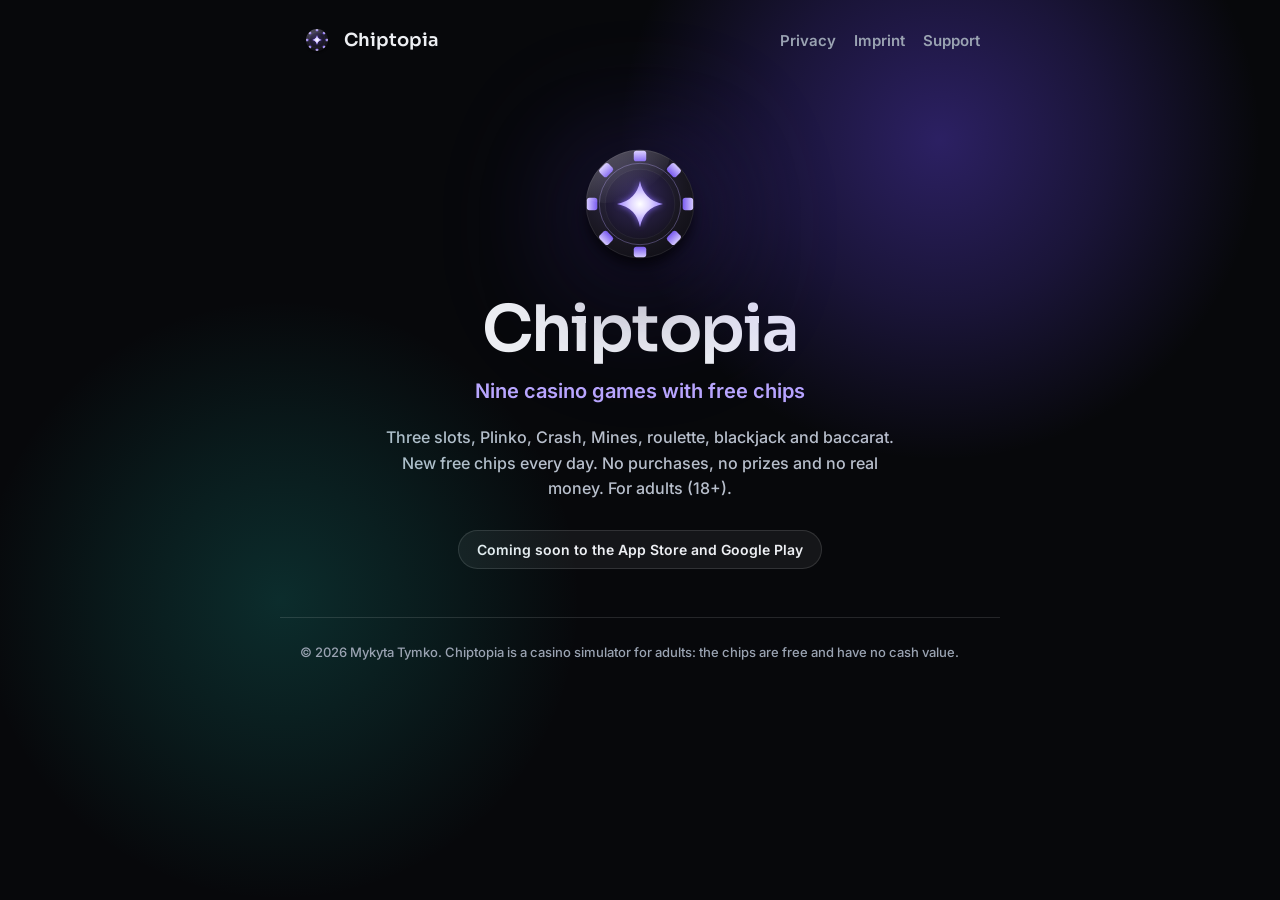
==== index.html @ 80676eb2 "Publish the website (chiptopia 2fa5a54)" ====
<!doctype html>
<html lang="en">
<head>
<meta charset="utf-8">
<meta name="viewport" content="width=device-width, initial-scale=1">
<title>Chiptopia: nine casino games with free chips</title>
<meta name="description" content="A casino simulator with free chips for adults. No purchases, no prizes, no real money.">
<link rel="icon" type="image/png" href="./icon.png">
<link rel="apple-touch-icon" href="./icon.png">
<link rel="stylesheet" href="./site.css">
</head>
<body>
<header class="site-head">
<a class="brand" href="./"><img src="./chip.svg" alt="" width="34" height="34">Chiptopia</a>
<nav aria-label="Main"><a href="./privacy/">Privacy</a><a href="./imprint/">Imprint</a><a href="./support/">Support</a></nav>
</header>
<main class="screen home">
<div class="glow glow-violet" aria-hidden="true"></div>
<div class="glow glow-teal" aria-hidden="true"></div>
<img class="home-chip" src="chip.svg" alt="" width="168" height="168">
<h1 class="display">Chiptopia</h1>
<p class="tagline">Nine casino games with free chips</p>
<p>Three slots, Plinko, Crash, Mines, roulette, blackjack and baccarat. New free chips every day. No purchases, no prizes and no real money. For adults (18+).</p>
<span class="soon">Coming soon to the App Store and Google Play</span>
</main>
<footer class="site-foot"><p>© 2026 Mykyta Tymko. Chiptopia is a casino simulator for adults: the chips are free and have no cash value.</p></footer>
</body>
</html>
---- site.css ----
/* The website of Chiptopia (scripts/make-site.ts). The colours and the legal page rules come from
   src/styles/app.css, so that the website looks like the app; change them there and here. */
@font-face {
  font-family: "Sora";
  font-weight: 600;
  font-display: swap;
  src: url(fonts/sora-latin-600-normal.woff2) format("woff2");
}
@font-face {
  font-family: "Inter";
  font-weight: 500;
  font-display: swap;
  src: url(fonts/inter-latin-500-normal.woff2) format("woff2");
}
@font-face {
  font-family: "Inter";
  font-weight: 600;
  font-display: swap;
  src: url(fonts/inter-latin-600-normal.woff2) format("woff2");
}
@font-face {
  font-family: "Inter";
  font-weight: 700;
  font-display: swap;
  src: url(fonts/inter-latin-700-normal.woff2) format("woff2");
}

:root {
  --bg: #07080b;
  --text: #edeff3;
  --muted: #9aa3b2;
  --muted-strong: #b8bfcc;
  --violet: #8b6cff;
  --violet-soft: #b9a6ff;
  --glass: rgba(255, 255, 255, 0.06);
  --glass-border: rgba(255, 255, 255, 0.12);
  --font-display: "Sora", system-ui, sans-serif;
  --font-body: "Inter", system-ui, sans-serif;
  color-scheme: dark;
}

* {
  box-sizing: border-box;
}

/* The glows reach past the right edge. "hidden" on the body left a horizontal scroll of 260 px on a
   phone (Chrome, 2026-11-16); "clip" on both elements gives no scroll area at all. */
html,
body {
  overflow-x: clip;
}

body {
  margin: 0;
  min-height: 100vh;
  background: var(--bg);
  color: var(--text);
  font-family: var(--font-body);
  -webkit-font-smoothing: antialiased;
}

a {
  color: var(--violet-soft);
}

a:focus-visible {
  outline: 2px solid var(--violet-soft);
  outline-offset: 3px;
  border-radius: 6px;
}

.site-head,
.screen,
.site-foot {
  position: relative;
  width: 100%;
  max-width: 720px;
  margin: 0 auto;
  padding-inline: 20px;
}

.site-head {
  z-index: 1;
  display: flex;
  flex-wrap: wrap;
  align-items: center;
  justify-content: space-between;
  gap: 8px 20px;
  padding-block: 18px;
}

.brand {
  display: flex;
  align-items: center;
  gap: 10px;
  min-height: 44px;
  font-family: var(--font-display);
  font-size: 18px;
  font-weight: 600;
  color: var(--text);
  text-decoration: none;
}

.site-head nav {
  display: flex;
  gap: 4px 18px;
}

/* At least 44 px high, as the touch targets of the app. */
.site-head nav a {
  display: flex;
  align-items: center;
  min-height: 44px;
  font-size: 15px;
  font-weight: 600;
  color: var(--muted);
  text-decoration: none;
}

.site-head nav a:hover,
.site-head nav a[aria-current="page"] {
  color: var(--text);
}

.glow {
  position: absolute;
  pointer-events: none;
}

.glow-violet {
  right: -260px;
  top: -260px;
  width: 640px;
  height: 640px;
  background: radial-gradient(circle closest-side, rgb(109 75 255 / 0.36), rgb(109 75 255 / 0.19) 52%, rgb(109 75 255 / 0));
}

.glow-teal {
  left: -300px;
  top: 220px;
  width: 600px;
  height: 600px;
  background: radial-gradient(circle closest-side, rgb(31 191 178 / 0.2), rgb(31 191 178 / 0.1) 52%, rgb(31 191 178 / 0));
}

.display {
  font-family: var(--font-display);
  font-weight: 600;
  letter-spacing: -0.01em;
}

/* The privacy policy, the imprint and the support page: the rules of src/styles/app.css. */
.screen {
  padding-top: 12px;
  padding-bottom: 48px;
}

.legal > :not(.glow) {
  position: relative;
}

.page-head h1 {
  margin: 0;
  font-size: 32px;
  line-height: 1.15;
}

.legal h2 {
  margin: 32px 0 8px;
  font-family: var(--font-display);
  font-size: 18px;
  font-weight: 600;
}

.legal p {
  margin: 0 0 12px;
  font-size: 16px;
  line-height: 1.6;
  color: var(--muted-strong);
}

.legal .legal-lead {
  margin-top: 18px;
}

.legal-link {
  display: block;
  padding: 12px 0;
  font-size: 16px;
  line-height: 1.5;
  font-weight: 600;
  overflow-wrap: anywhere;
}

.legal p + .legal-link,
.legal-rows .legal-link {
  margin-top: -12px;
}

.legal-rows .legal-link {
  margin-bottom: -12px;
}

.legal-rows {
  margin: 24px 0 0;
  padding: 2px 20px;
  border-radius: 24px;
  background: var(--glass);
  border: 1px solid var(--glass-border);
}

.legal-rows > div {
  padding: 16px 0;
}

.legal-rows > div + div {
  border-top: 1px solid var(--glass-border);
}

.legal-rows dt {
  font-size: 12px;
  font-weight: 700;
  letter-spacing: 0.12em;
  text-transform: uppercase;
  color: var(--muted);
}

.legal-rows dd {
  margin: 6px 0 0;
  font-size: 16px;
  line-height: 1.5;
}

.legal-note {
  display: block;
  margin-top: 4px;
  font-size: 13px;
  color: var(--muted);
}

/* The home page */
.home {
  padding-top: 40px;
  text-align: center;
}

.home-chip {
  display: block;
  width: 168px;
  height: 168px;
  margin: 0 auto 8px;
  filter: drop-shadow(0 24px 48px rgb(0 0 0 / 0.6)) drop-shadow(0 0 60px rgb(109 75 255 / 0.35));
}

.home h1 {
  margin: 0;
  font-size: clamp(44px, 9vw, 64px);
  line-height: 1.05;
  letter-spacing: -0.03em;
}

.home .tagline {
  margin: 12px auto 0;
  font-size: 20px;
  font-weight: 600;
  color: var(--violet-soft);
}

.home p {
  max-width: 520px;
  margin: 18px auto 0;
  font-size: 16px;
  line-height: 1.6;
  color: var(--muted-strong);
}

.home .soon {
  display: inline-block;
  margin-top: 28px;
  padding: 10px 18px;
  border-radius: 999px;
  background: var(--glass);
  border: 1px solid var(--glass-border);
  font-size: 14px;
  font-weight: 600;
  color: var(--text);
  text-wrap: balance;
}

.site-foot {
  padding-block: 24px 40px;
  border-top: 1px solid var(--glass-border);
  font-size: 13px;
  line-height: 1.6;
  color: var(--muted);
}

.site-foot p {
  margin: 0;
}
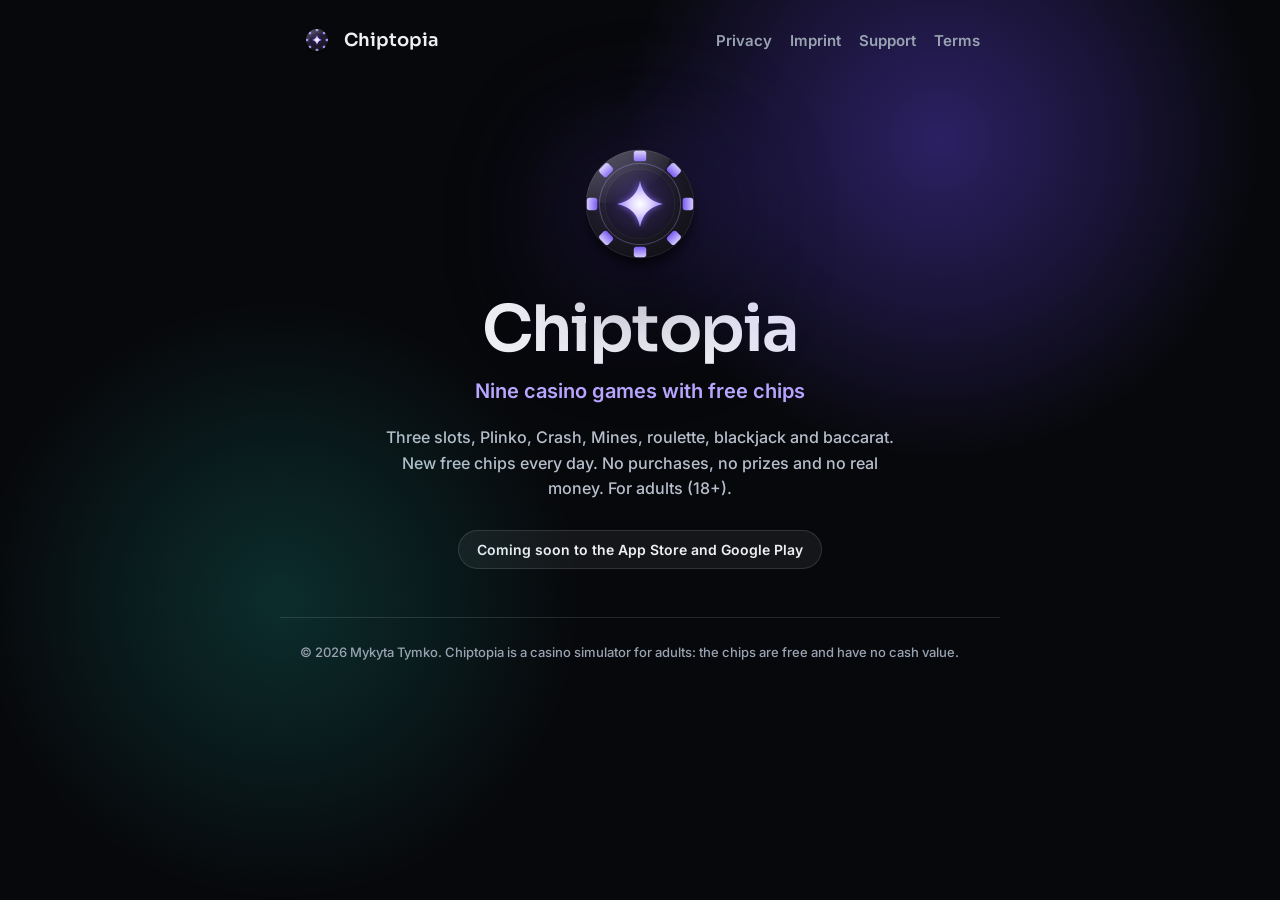
==== commit 95fb08cb: "docs: publish the terms of use (chiptopia d7cf32d)" ====
--- a/index.html
+++ b/index.html
@@ -12,7 +12,7 @@
 <body>
 <header class="site-head">
 <a class="brand" href="./"><img src="./chip.svg" alt="" width="34" height="34">Chiptopia</a>
-<nav aria-label="Main"><a href="./privacy/">Privacy</a><a href="./imprint/">Imprint</a><a href="./support/">Support</a></nav>
+<nav aria-label="Main"><a href="./privacy/">Privacy</a><a href="./imprint/">Imprint</a><a href="./support/">Support</a><a href="./terms/">Terms</a></nav>
 </header>
 <main class="screen home">
 <div class="glow glow-violet" aria-hidden="true"></div>
